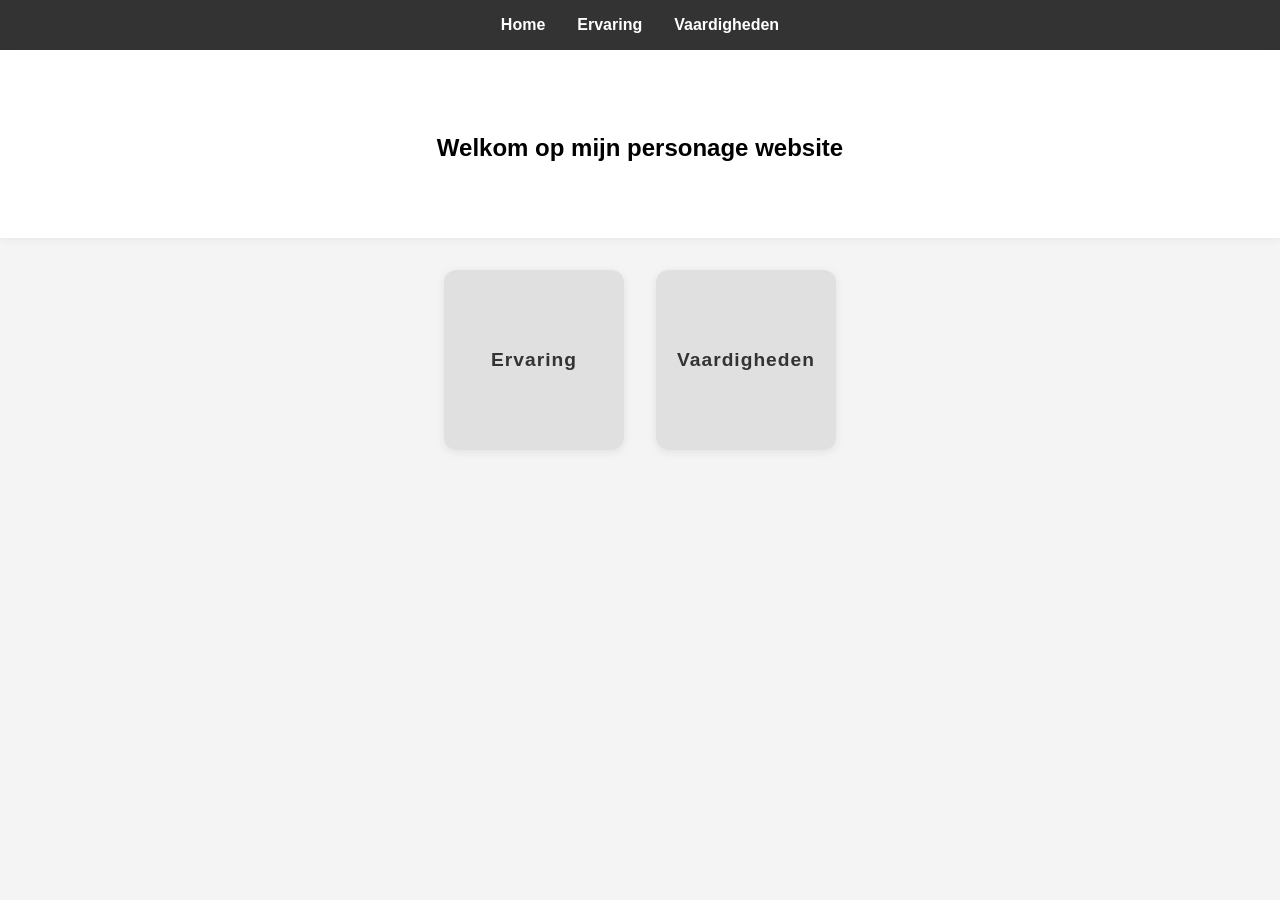
==== index.html @ 60ff0a1c "first commit" ====
<!doctype html>
<html lang="nl">
  <head>
    <meta charset="UTF-8" />
    <meta name="viewport" content="width=device-width, initial-scale=1.0" />
    <title>Mijn Personage Website</title>
    <link rel="stylesheet" href="style.css" />
  </head>
  <body>
    <nav>
      <ul>
        <li><a href="#">Home</a></li>
        <li><a href="#">Ervaring</a></li>
        <li><a href="#">Vaardigheden</a></li>
      </ul>
    </nav>
    <section class="hero">
      <h1>Welkom op mijn personage website</h1>
    </section>
    <section class="grid-section">
      <div class="grid-container">
        <a href="#" class="grid-item ervaring">
          <div class="img-placeholder">Ervaring</div>
        </a>
        <a href="#" class="grid-item vaardigheden">
          <div class="img-placeholder">Vaardigheden</div>
        </a>
      </div>
    </section>
  </body>
</html>
---- style.css ----
.grid-section {
  display: flex;
  justify-content: center;
  align-items: center;
  margin: 2em 0;
}

.grid-container {
  display: grid;
  grid-template-columns: repeat(2, 180px);
  gap: 2em;
}

.grid-item {
  display: flex;
  align-items: center;
  justify-content: center;
  width: 180px;
  height: 180px;
  background: #fff;
  border-radius: 12px;
  box-shadow: 0 2px 8px rgba(0, 0, 0, 0.08);
  text-decoration: none;
  transition:
    transform 0.2s,
    box-shadow 0.2s;
  overflow: hidden;
}
.grid-item:hover {
  transform: translateY(-6px) scale(1.04);
  box-shadow: 0 6px 18px rgba(0, 0, 0, 0.13);
}
.img-placeholder {
  width: 100%;
  height: 100%;
  display: flex;
  align-items: center;
  justify-content: center;
  font-size: 1.2em;
  color: #333;
  background: #e0e0e0;
  font-weight: bold;
  letter-spacing: 1px;
}
body {
  font-family: Arial, sans-serif;
  margin: 0;
  padding: 0;
  background: #f4f4f4;
}
nav {
  background: #333;
  color: #fff;
  padding: 1em 0;
}
nav ul {
  list-style: none;
  margin: 0;
  padding: 0;
  display: flex;
  justify-content: center;
}
nav ul li {
  margin: 0 1em;
}
nav ul li a {
  color: #fff;
  text-decoration: none;
  font-weight: bold;
}
.hero {
  background: #fff;
  padding: 4em 2em;
  text-align: center;
  box-shadow: 0 2px 8px rgba(0, 0, 0, 0.05);
}
.hero h1 {
  margin-bottom: 0.5em;
}
.hero p {
  color: #555;
}
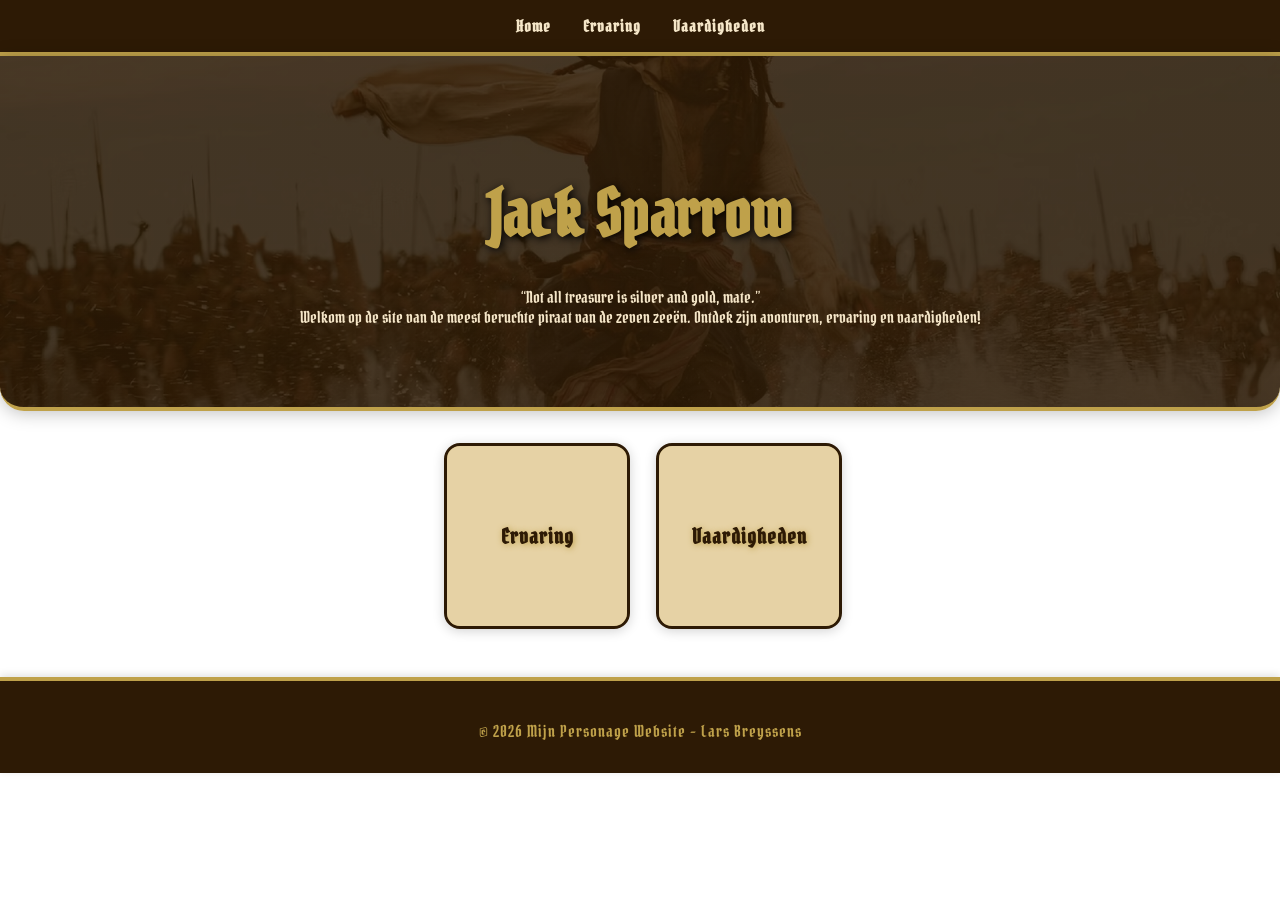
==== commit ad96ba57: "kleuren, fotos, fonts" ====
--- a/index.html
+++ b/index.html
@@ -3,7 +3,7 @@
   <head>
     <meta charset="UTF-8" />
     <meta name="viewport" content="width=device-width, initial-scale=1.0" />
-    <title>Mijn Personage Website</title>
+    <title>Mijn Personage Website - Jack Sparrow</title>
     <link rel="stylesheet" href="style.css" />
   </head>
   <body>
@@ -14,9 +14,16 @@
         <li><a href="#">Vaardigheden</a></li>
       </ul>
     </nav>
+
     <section class="hero">
-      <h1>Welkom op mijn personage website</h1>
+      <h1>Jack Sparrow</h1>
+      <p>
+        “Not all treasure is silver and gold, mate.”<br />
+        Welkom op de site van de meest beruchte piraat van de zeven zeeën.
+        Ontdek zijn avonturen, ervaring en vaardigheden!
+      </p>
     </section>
+
     <section class="grid-section">
       <div class="grid-container">
         <a href="#" class="grid-item ervaring">
@@ -27,5 +34,9 @@
         </a>
       </div>
     </section>
+
+    <footer>
+      <p>&copy; 2026 Mijn Personage Website - Lars Breyssens</p>
+    </footer>
   </body>
 </html>
--- a/style.css
+++ b/style.css
@@ -1,3 +1,4 @@
+@import url("https://fonts.googleapis.com/css2?family=Pirata+One&display=swap");
 .grid-section {
   display: flex;
   justify-content: center;
@@ -17,18 +18,33 @@
   justify-content: center;
   width: 180px;
   height: 180px;
-  background: #fff;
-  border-radius: 12px;
-  box-shadow: 0 2px 8px rgba(0, 0, 0, 0.08);
+  background: rgba(191, 161, 74, 0.95);
+  border-radius: 16px;
+  box-shadow: 0 2px 12px rgba(0, 0, 0, 0.18);
   text-decoration: none;
   transition:
     transform 0.2s,
-    box-shadow 0.2s;
+    box-shadow 0.2s,
+    background 0.2s;
   overflow: hidden;
+  border: 3px solid #2d1a05;
 }
 .grid-item:hover {
-  transform: translateY(-6px) scale(1.04);
-  box-shadow: 0 6px 18px rgba(0, 0, 0, 0.13);
+  transform: translateY(-10px) scale(1.08) rotate(-2deg);
+  box-shadow: 0 10px 32px #000;
+  background: linear-gradient(135deg, #bfa14a 60%, #2d1a05 100%);
+}
+
+footer {
+  background: #2d1a05;
+  color: #bfa14a;
+  text-align: center;
+  padding: 1.5em 0 1em 0;
+  margin-top: 3em;
+  font-size: 1em;
+  letter-spacing: 1px;
+  box-shadow: 0 -2px 8px rgba(0, 0, 0, 0.12);
+  border-top: 4px solid #bfa14a;
 }
 .img-placeholder {
   width: 100%;
@@ -36,22 +52,26 @@
   display: flex;
   align-items: center;
   justify-content: center;
-  font-size: 1.2em;
-  color: #333;
-  background: #e0e0e0;
+  font-size: 1.3em;
+  color: #2d1a05;
+  background: rgba(245, 230, 200, 0.7);
   font-weight: bold;
   letter-spacing: 1px;
+  font-family: "Pirata One", "Arial", cursive, sans-serif;
+  text-shadow: 1px 1px 6px #bfa14a;
 }
 body {
-  font-family: Arial, sans-serif;
+  font-family: "Pirata One", "Arial", cursive, sans-serif;
   margin: 0;
   padding: 0;
-  background: #f4f4f4;
+  background-size: cover;
+  color: #f5e6c8;
 }
 nav {
-  background: #333;
-  color: #fff;
+  background: #2d1a05;
+  color: #f5e6c8;
   padding: 1em 0;
+  border-bottom: 4px solid #bfa14a;
 }
 nav ul {
   list-style: none;
@@ -64,19 +84,37 @@
   margin: 0 1em;
 }
 nav ul li a {
-  color: #fff;
+  color: #f5e6c8;
   text-decoration: none;
   font-weight: bold;
+  letter-spacing: 1px;
+  transition: color 0.2s;
+}
+nav ul li a:hover {
+  color: #bfa14a;
 }
 .hero {
-  background: #fff;
+  background: rgba(45, 26, 5, 0.65);
   padding: 4em 2em;
   text-align: center;
-  box-shadow: 0 2px 8px rgba(0, 0, 0, 0.05);
+  box-shadow: 0 2px 18px rgba(0, 0, 0, 0.25);
+  border-radius: 0 0 24px 24px;
+  border-bottom: 4px solid #bfa14a;
 }
 .hero h1 {
   margin-bottom: 0.5em;
+  font-family: "Pirata One", "Arial", cursive, sans-serif;
+  font-size: 4em;
+  color: #bfa14a;
+  text-shadow: 2px 2px 8px #000;
 }
-.hero p {
-  color: #555;
+.hero {
+  background:
+    linear-gradient(rgba(45, 26, 5, 0.85), rgba(45, 26, 5, 0.85)),
+    url("images/Main.avif") center/cover no-repeat;
+  padding: 4em 2em;
+  text-align: center;
+  box-shadow: 0 2px 18px rgba(0, 0, 0, 0.25);
+  border-radius: 0 0 24px 24px;
+  border-bottom: 4px solid #bfa14a;
 }
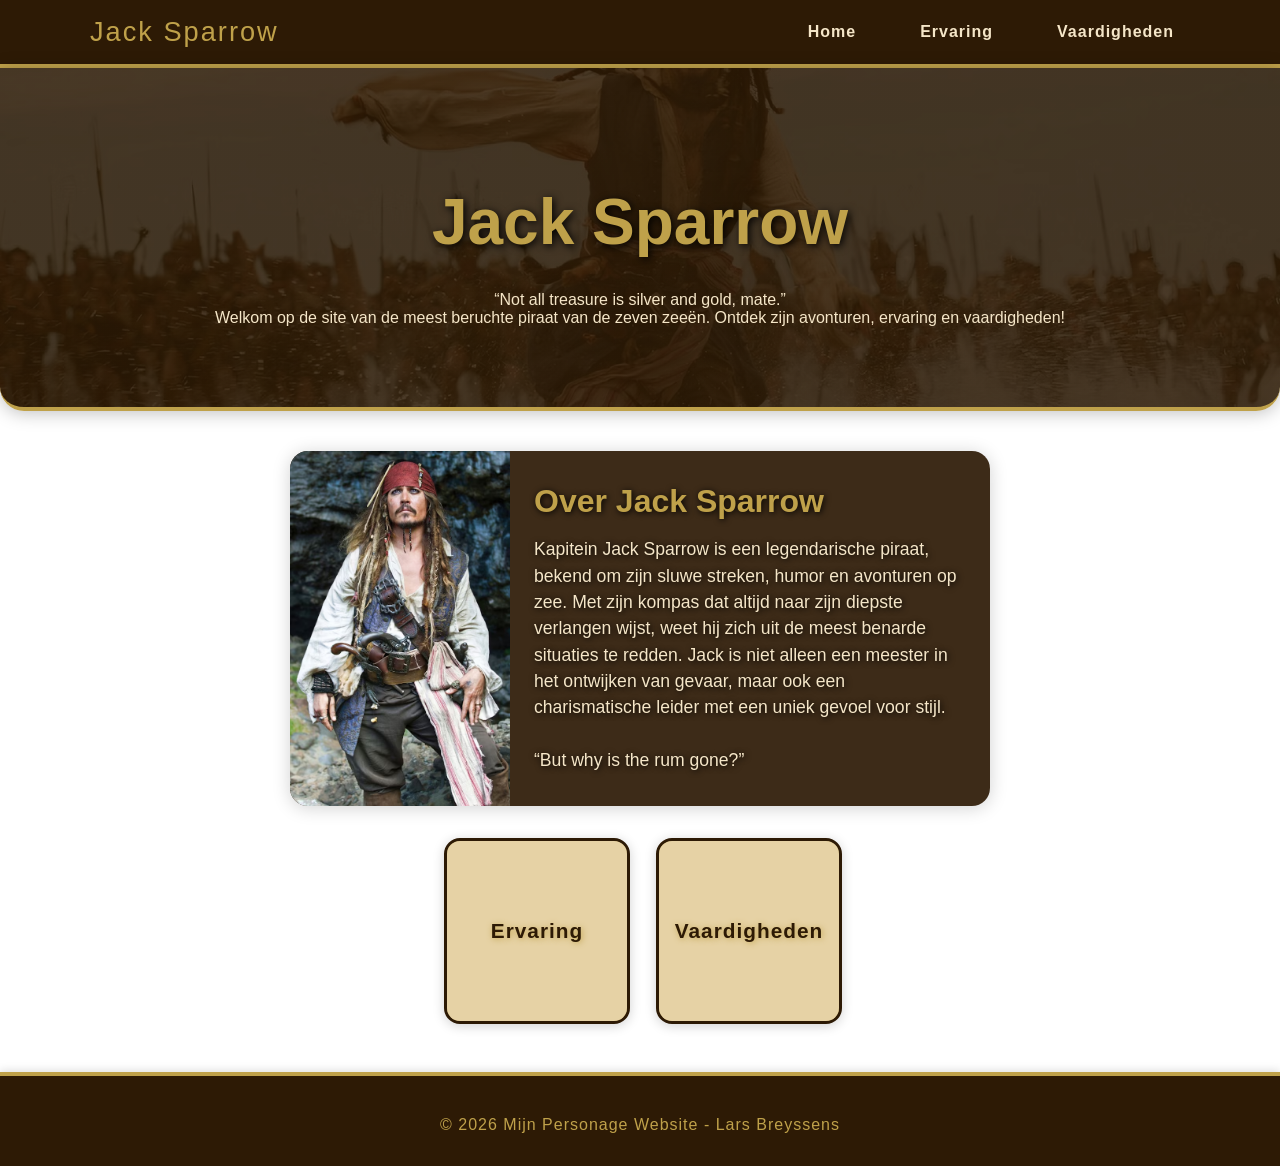
==== commit 1367ce21: "About" ====
--- a/index.html
+++ b/index.html
@@ -8,12 +8,29 @@
   </head>
   <body>
     <nav>
-      <ul>
-        <li><a href="#">Home</a></li>
-        <li><a href="#">Ervaring</a></li>
-        <li><a href="#">Vaardigheden</a></li>
-      </ul>
+      <div class="nav-container">
+        <div class="nav-logo">Jack Sparrow</div>
+        <button class="nav-toggle" aria-label="Menu" aria-expanded="false">
+          <span class="bar"></span>
+          <span class="bar"></span>
+          <span class="bar"></span>
+        </button>
+        <ul class="nav-links">
+          <li><a href="#">Home</a></li>
+          <li><a href="#">Ervaring</a></li>
+          <li><a href="#">Vaardigheden</a></li>
+        </ul>
+      </div>
     </nav>
+    <script>
+      const navToggle = document.querySelector(".nav-toggle");
+      const navLinks = document.querySelector(".nav-links");
+      navToggle.addEventListener("click", function () {
+        const expanded = navToggle.getAttribute("aria-expanded") === "true";
+        navToggle.setAttribute("aria-expanded", !expanded);
+        navLinks.classList.toggle("nav-open");
+      });
+    </script>
 
     <section class="hero">
       <h1>Jack Sparrow</h1>
@@ -22,6 +39,26 @@
         Welkom op de site van de meest beruchte piraat van de zeven zeeën.
         Ontdek zijn avonturen, ervaring en vaardigheden!
       </p>
+    </section>
+
+    <section class="about-section">
+      <div class="about-container">
+        <div class="about-img">
+          <img src="images/jack.avif" alt="Jack Sparrow" />
+        </div>
+        <div class="about-text">
+          <h2>Over Jack Sparrow</h2>
+          <p>
+            Kapitein Jack Sparrow is een legendarische piraat, bekend om zijn
+            sluwe streken, humor en avonturen op zee. Met zijn kompas dat altijd
+            naar zijn diepste verlangen wijst, weet hij zich uit de meest
+            benarde situaties te redden. Jack is niet alleen een meester in het
+            ontwijken van gevaar, maar ook een charismatische leider met een
+            uniek gevoel voor stijl.<br /><br />
+            “But why is the rum gone?”
+          </p>
+        </div>
+      </div>
     </section>
 
     <section class="grid-section">
--- a/style.css
+++ b/style.css
@@ -1,3 +1,156 @@
+.nav-container {
+  display: flex;
+  align-items: center;
+  justify-content: space-between;
+  max-width: 1100px;
+  margin: 0 auto;
+  padding: 0 1em;
+}
+.nav-logo {
+  font-family: "Pirata One", "Arial", cursive, sans-serif;
+  font-size: 1.7em;
+  color: #bfa14a;
+  letter-spacing: 2px;
+}
+.nav-toggle {
+  display: none;
+  flex-direction: column;
+  justify-content: center;
+  width: 40px;
+  height: 40px;
+  background: none;
+  border: none;
+  cursor: pointer;
+  z-index: 20;
+}
+.nav-toggle .bar {
+  width: 28px;
+  height: 4px;
+  background: #bfa14a;
+  margin: 4px 0;
+  border-radius: 2px;
+  transition: 0.3s;
+}
+.nav-links {
+  display: flex;
+  gap: 2em;
+  list-style: none;
+  margin: 0;
+  padding: 0;
+}
+@media (max-width: 800px) {
+  .nav-toggle {
+    display: flex;
+  }
+  .nav-links {
+    position: absolute;
+    top: 64px;
+    right: 0;
+    background: #2d1a05;
+    flex-direction: column;
+    width: 180px;
+    gap: 0;
+    box-shadow: -2px 4px 16px rgba(0, 0, 0, 0.18);
+    transform: translateX(100%);
+    transition: transform 0.3s;
+    z-index: 10;
+    border-radius: 0 0 0 18px;
+    overflow: hidden;
+  }
+  .nav-links li {
+    border-bottom: 1px solid #bfa14a33;
+  }
+  .nav-links li:last-child {
+    border-bottom: none;
+  }
+  .nav-links.nav-open {
+    transform: translateX(0);
+  }
+  .nav-container {
+    position: relative;
+  }
+}
+@media (max-width: 700px) {
+  .about-container {
+    flex-direction: column;
+    max-width: 95vw;
+  }
+  .about-img {
+    max-width: 100%;
+    min-width: 100px;
+    height: 180px;
+  }
+  .hero h1 {
+    font-size: 2.2em;
+  }
+  .grid-container {
+    grid-template-columns: 1fr;
+    gap: 1.2em;
+  }
+}
+
+.about-section {
+  display: flex;
+  justify-content: center;
+  align-items: center;
+  margin: 2.5em 0 2em 0;
+}
+.about-container {
+  display: flex;
+  background: rgba(45, 26, 5, 0.92);
+  border-radius: 18px;
+  box-shadow: 0 2px 18px rgba(0, 0, 0, 0.18);
+  overflow: hidden;
+  max-width: 700px;
+  width: 100%;
+}
+.about-img {
+  flex: 1 1 180px;
+  min-width: 160px;
+  max-width: 220px;
+  display: flex;
+  align-items: stretch;
+  background: #bfa14a;
+}
+.about-img img {
+  width: 100%;
+  height: 100%;
+  object-fit: cover;
+  display: block;
+}
+.about-text {
+  flex: 2 1 320px;
+  padding: 2em 1.5em;
+  color: #f5e6c8;
+  font-family: "Pirata One", "Arial", cursive, sans-serif;
+  display: flex;
+  flex-direction: column;
+  justify-content: center;
+}
+.about-text h2 {
+  margin-top: 0;
+  color: #bfa14a;
+  font-size: 2em;
+  margin-bottom: 0.5em;
+  text-shadow: 1px 1px 6px #000;
+}
+.about-text p {
+  margin: 0;
+  font-size: 1.1em;
+  line-height: 1.5;
+  text-shadow: 1px 1px 6px #000;
+}
+@media (max-width: 700px) {
+  .about-container {
+    flex-direction: column;
+    max-width: 95vw;
+  }
+  .about-img {
+    max-width: 100%;
+    min-width: 100px;
+    height: 180px;
+  }
+}
 @import url("https://fonts.googleapis.com/css2?family=Pirata+One&display=swap");
 .grid-section {
   display: flex;
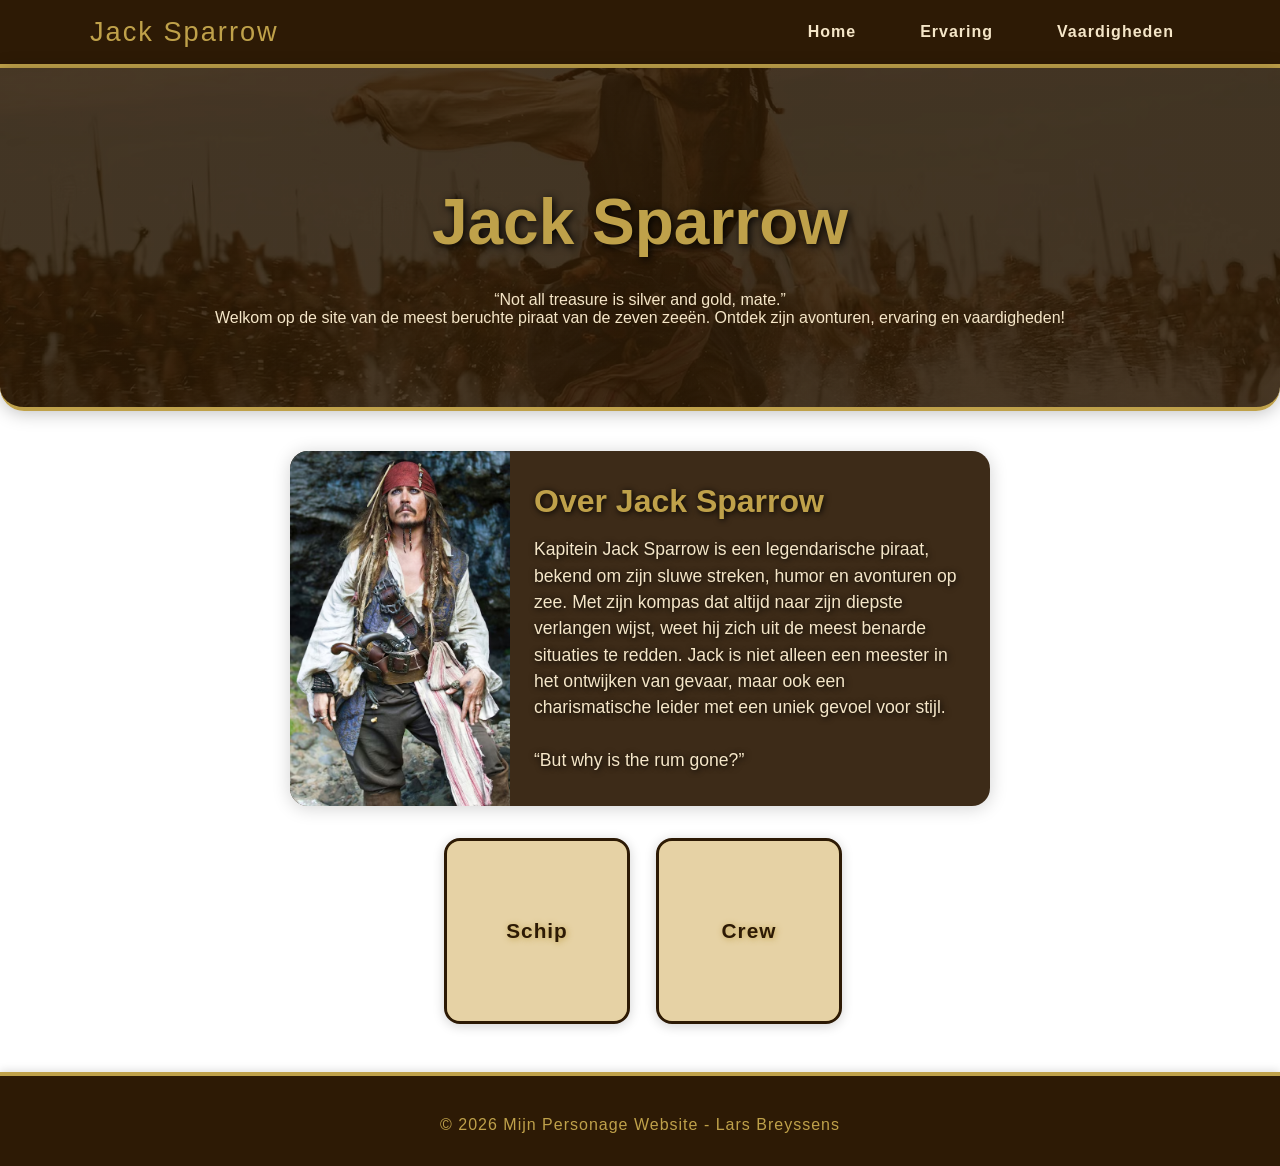
==== commit adce71e3: "Sites" ====
--- a/index.html
+++ b/index.html
@@ -63,11 +63,11 @@
 
     <section class="grid-section">
       <div class="grid-container">
-        <a href="#" class="grid-item ervaring">
-          <div class="img-placeholder">Ervaring</div>
+        <a href="schip.html" class="grid-item schip">
+          <div class="img-placeholder">Schip</div>
         </a>
-        <a href="#" class="grid-item vaardigheden">
-          <div class="img-placeholder">Vaardigheden</div>
+        <a href="crew.html" class="grid-item crew">
+          <div class="img-placeholder">Crew</div>
         </a>
       </div>
     </section>
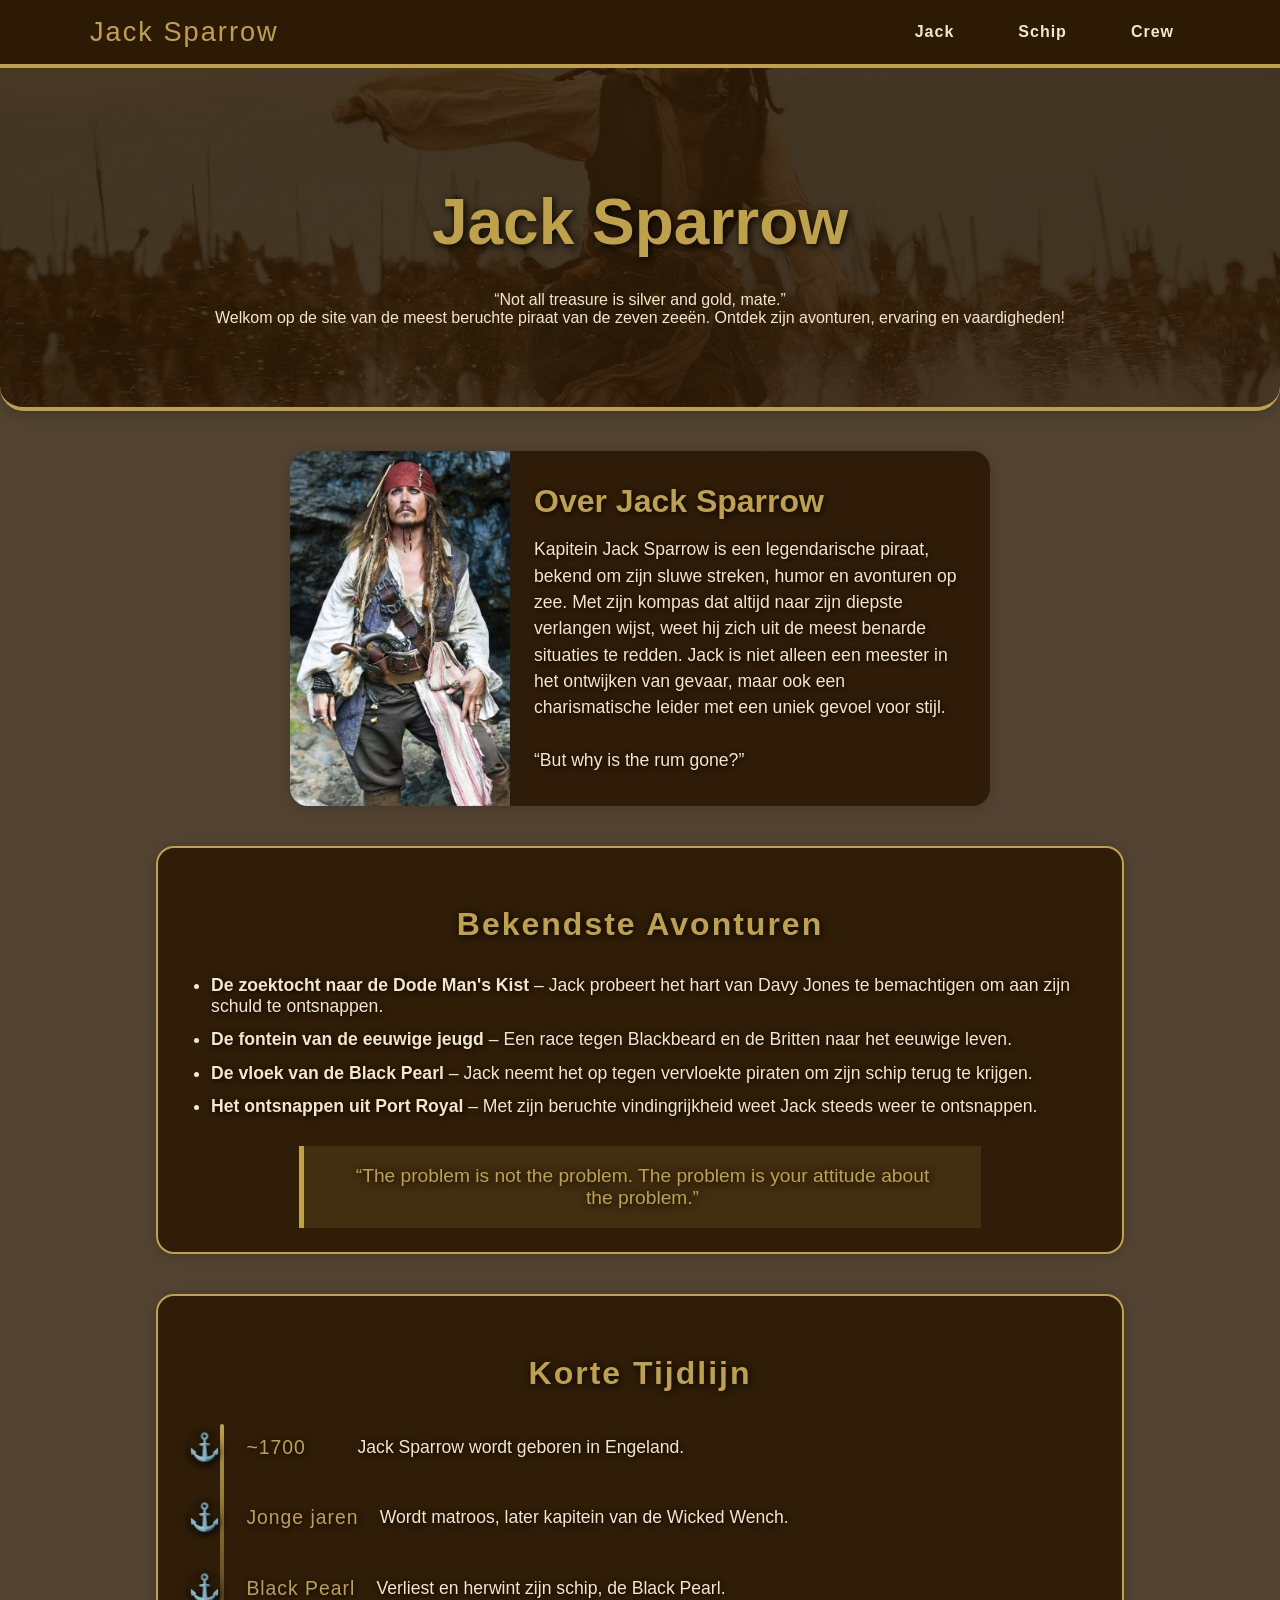
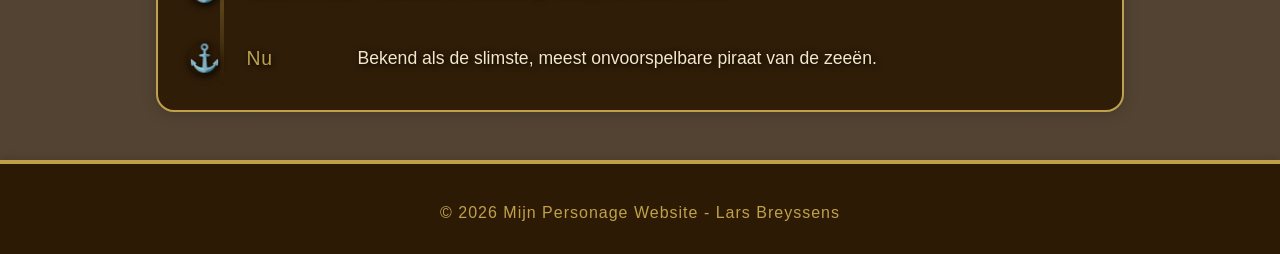
==== commit 55299c36: "Final" ====
--- a/index.html
+++ b/index.html
@@ -16,9 +16,9 @@
           <span class="bar"></span>
         </button>
         <ul class="nav-links">
-          <li><a href="#">Home</a></li>
-          <li><a href="#">Ervaring</a></li>
-          <li><a href="#">Vaardigheden</a></li>
+          <li><a href="index.html">Jack</a></li>
+          <li><a href="schip.html">Schip</a></li>
+          <li><a href="crew.html">Crew</a></li>
         </ul>
       </div>
     </nav>
@@ -61,14 +61,61 @@
       </div>
     </section>
 
-    <section class="grid-section">
-      <div class="grid-container">
-        <a href="schip.html" class="grid-item schip">
-          <div class="img-placeholder">Schip</div>
-        </a>
-        <a href="crew.html" class="grid-item crew">
-          <div class="img-placeholder">Crew</div>
-        </a>
+    <section class="adventure-section">
+      <h2 class="adventure-title">Bekendste Avonturen</h2>
+      <ul class="adventure-list">
+        <li>
+          <strong>De zoektocht naar de Dode Man's Kist</strong> – Jack probeert
+          het hart van Davy Jones te bemachtigen om aan zijn schuld te
+          ontsnappen.
+        </li>
+        <li>
+          <strong>De fontein van de eeuwige jeugd</strong> – Een race tegen
+          Blackbeard en de Britten naar het eeuwige leven.
+        </li>
+        <li>
+          <strong>De vloek van de Black Pearl</strong> – Jack neemt het op tegen
+          vervloekte piraten om zijn schip terug te krijgen.
+        </li>
+        <li>
+          <strong>Het ontsnappen uit Port Royal</strong> – Met zijn beruchte
+          vindingrijkheid weet Jack steeds weer te ontsnappen.
+        </li>
+      </ul>
+      <blockquote class="jack-quote">
+        “The problem is not the problem. The problem is your attitude about the
+        problem.”
+      </blockquote>
+    </section>
+
+    <section class="timeline-section">
+      <h2 class="timeline-title">Korte Tijdlijn</h2>
+      <div class="timeline">
+        <div class="timeline-item">
+          <span class="timeline-year">~1700</span>
+          <span class="timeline-desc"
+            >Jack Sparrow wordt geboren in Engeland.</span
+          >
+        </div>
+        <div class="timeline-item">
+          <span class="timeline-year">Jonge jaren</span>
+          <span class="timeline-desc"
+            >Wordt matroos, later kapitein van de Wicked Wench.</span
+          >
+        </div>
+        <div class="timeline-item">
+          <span class="timeline-year">Black Pearl</span>
+          <span class="timeline-desc"
+            >Verliest en herwint zijn schip, de Black Pearl.</span
+          >
+        </div>
+        <div class="timeline-item">
+          <span class="timeline-year">Nu</span>
+          <span class="timeline-desc"
+            >Bekend als de slimste, meest onvoorspelbare piraat van de
+            zeeën.</span
+          >
+        </div>
       </div>
     </section>
 
--- a/style.css
+++ b/style.css
@@ -1,3 +1,326 @@
+.timeline-section {
+  position: relative;
+}
+.timeline {
+  display: flex;
+  flex-direction: column;
+  gap: 2.2em;
+  position: relative;
+  margin-left: 30px;
+}
+.timeline::before {
+  content: '';
+  position: absolute;
+  left: 0;
+  top: 0;
+  width: 4px;
+  height: 100%;
+  background: linear-gradient(to bottom, #bfa14a 0%, #2d1a05 100%);
+  border-radius: 2px;
+}
+.timeline-item {
+  display: flex;
+  align-items: flex-start;
+  gap: 1.2em;
+  color: #f5e6c8;
+  font-size: 1.1em;
+  text-shadow: 1px 1px 6px #000;
+  position: relative;
+  transition: background 0.18s, box-shadow 0.18s;
+  border-radius: 10px;
+  padding: 0.7em 1em 0.7em 1.5em;
+  margin-bottom: 0.2em;
+  cursor: pointer;
+}
+.timeline-item::before {
+  content: '\2693';
+  font-size: 1.5em;
+  color: #bfa14a;
+  position: absolute;
+  left: -32px;
+  top: 50%;
+  transform: translateY(-50%);
+  background: #2d1a05;
+  border-radius: 50%;
+  width: 32px;
+  height: 32px;
+  display: flex;
+  align-items: center;
+  justify-content: center;
+  box-shadow: 0 2px 8px #0007;
+}
+.timeline-item:hover {
+  background: rgba(191,161,74,0.13);
+  box-shadow: 0 2px 16px #bfa14a55;
+  color: #bfa14a;
+}
+.timeline-item:hover .timeline-year {
+  color: #fff;
+}
+.timeline-year {
+  min-width: 90px;
+  color: #bfa14a;
+  font-family: 'Pirata One', 'Arial', cursive, sans-serif;
+  font-size: 1.1em;
+  letter-spacing: 1px;
+  transition: color 0.18s;
+}
+.timeline-desc {
+  flex: 1;
+  transition: color 0.18s;
+}
+@media (max-width: 700px) {
+  .timeline {
+    margin-left: 18px;
+    gap: 1.2em;
+  }
+  .timeline-item::before {
+    left: -20px;
+    width: 22px;
+    height: 22px;
+    font-size: 1em;
+  }
+  .timeline-year {
+    min-width: 60px;
+    font-size: 1em;
+  }
+}
+/* Homepage extra content */
+.adventure-section {
+  max-width: 900px;
+  margin: 2.5em auto 2em auto;
+  background: rgba(45, 26, 5, 0.93);
+  border-radius: 18px;
+  box-shadow: 0 2px 16px rgba(0, 0, 0, 0.18);
+  padding: 2em 2em 1.5em 2em;
+  border: 2px solid #bfa14a;
+}
+.adventure-title {
+  color: #bfa14a;
+  font-family: "Pirata One", "Arial", cursive, sans-serif;
+  font-size: 2em;
+  margin-bottom: 1em;
+  text-align: center;
+  letter-spacing: 2px;
+  text-shadow: 1px 1px 8px #000;
+}
+.adventure-list {
+  color: #f5e6c8;
+  font-size: 1.1em;
+  margin-bottom: 1.5em;
+  padding-left: 1.2em;
+}
+.adventure-list li {
+  margin-bottom: 0.7em;
+  text-shadow: 1px 1px 6px #000;
+}
+.jack-quote {
+  display: block;
+  margin: 1.5em auto 0 auto;
+  padding: 1em 2em;
+  background: rgba(191, 161, 74, 0.13);
+  border-left: 5px solid #bfa14a;
+  color: #bfa14a;
+  font-family: "Pirata One", "Arial", cursive, sans-serif;
+  font-size: 1.2em;
+  text-align: center;
+  max-width: 600px;
+  text-shadow: 1px 1px 8px #000;
+}
+.timeline-section {
+  max-width: 900px;
+  margin: 2.5em auto 2em auto;
+  background: rgba(45, 26, 5, 0.93);
+  border-radius: 18px;
+  box-shadow: 0 2px 16px rgba(0, 0, 0, 0.18);
+  padding: 2em 2em 1.5em 2em;
+  border: 2px solid #bfa14a;
+}
+.timeline-title {
+  color: #bfa14a;
+  font-family: "Pirata One", "Arial", cursive, sans-serif;
+  font-size: 2em;
+  margin-bottom: 1em;
+  text-align: center;
+  letter-spacing: 2px;
+  text-shadow: 1px 1px 8px #000;
+}
+.timeline {
+  display: flex;
+  flex-direction: column;
+  gap: 1.2em;
+}
+.timeline-item {
+  display: flex;
+  align-items: center;
+  gap: 1.2em;
+  color: #f5e6c8;
+  font-size: 1.1em;
+  text-shadow: 1px 1px 6px #000;
+}
+.timeline-year {
+  min-width: 90px;
+  color: #bfa14a;
+  font-family: "Pirata One", "Arial", cursive, sans-serif;
+  font-size: 1.1em;
+  letter-spacing: 1px;
+}
+.timeline-desc {
+  flex: 1;
+}
+@media (max-width: 700px) {
+  .adventure-section,
+  .timeline-section {
+    padding: 1.2em 0.7em 1em 0.7em;
+  }
+  .adventure-title,
+  .timeline-title {
+    font-size: 1.3em;
+  }
+  .timeline-year {
+    min-width: 60px;
+    font-size: 1em;
+  }
+}
+/* Black Pearl background for schip.html */
+body {
+  background:
+    linear-gradient(rgba(45, 26, 5, 0.82), rgba(45, 26, 5, 0.82)),
+    url("https://static.wikia.nocookie.net/pirates/images/7/7e/BlackPearl-POTC5.png")
+      center center/cover no-repeat;
+}
+/* Black Pearl Info Sections */
+.ship-details-section,
+.ship-history-section,
+.ship-facts-section {
+  max-width: 900px;
+  margin: 2.5em auto 2em auto;
+  background: rgba(45, 26, 5, 0.93);
+  border-radius: 18px;
+  box-shadow: 0 2px 16px rgba(0, 0, 0, 0.18);
+  padding: 2em 2em 1.5em 2em;
+  border: 2px solid #bfa14a;
+}
+.ship-details-title {
+  color: #bfa14a;
+  font-family: "Pirata One", "Arial", cursive, sans-serif;
+  font-size: 2em;
+  margin-bottom: 1em;
+  text-align: center;
+  letter-spacing: 2px;
+  text-shadow: 1px 1px 8px #000;
+}
+.ship-details-list,
+.ship-facts-list {
+  list-style: none;
+  padding: 0;
+  margin: 0;
+}
+.ship-details-list li,
+.ship-facts-list li {
+  font-size: 1.1em;
+  color: #f5e6c8;
+  margin-bottom: 0.7em;
+  padding-left: 0.5em;
+  text-shadow: 1px 1px 6px #000;
+}
+.ship-details-list li strong {
+  color: #bfa14a;
+}
+.ship-history-text {
+  color: #f5e6c8;
+  font-size: 1.1em;
+  line-height: 1.6;
+  text-shadow: 1px 1px 6px #000;
+  margin: 0;
+}
+@media (max-width: 700px) {
+  .ship-details-section,
+  .ship-history-section,
+  .ship-facts-section {
+    padding: 1.2em 0.7em 1em 0.7em;
+  }
+  .ship-details-title {
+    font-size: 1.3em;
+  }
+}
+/* Crew List Section */
+.crew-list-section {
+  max-width: 1200px;
+  margin: 3em auto 2em auto;
+  padding: 0 1em;
+}
+.crew-list-title {
+  color: #bfa14a;
+  font-family: "Pirata One", "Arial", cursive, sans-serif;
+  font-size: 2.2em;
+  margin-bottom: 1.2em;
+  text-align: center;
+  letter-spacing: 2px;
+  text-shadow: 1px 1px 8px #000;
+}
+.crew-list {
+  display: grid;
+  grid-template-columns: repeat(auto-fit, minmax(240px, 1fr));
+  gap: 2em;
+}
+.crew-member {
+  background: rgba(45, 26, 5, 0.93);
+  border-radius: 18px;
+  box-shadow: 0 2px 16px rgba(0, 0, 0, 0.18);
+  overflow: hidden;
+  display: flex;
+  flex-direction: column;
+  align-items: center;
+  border: 2px solid #bfa14a;
+  transition:
+    transform 0.18s,
+    box-shadow 0.18s;
+}
+.crew-member:hover {
+  transform: translateY(-6px) scale(1.03);
+  box-shadow: 0 8px 32px #000a;
+  background: rgba(80, 50, 10, 0.97);
+  transition:
+    background 0.18s,
+    transform 0.18s,
+    box-shadow 0.18s;
+}
+.crew-member img {
+  width: 100%;
+  height: 260px;
+  object-fit: cover;
+  border-bottom: 2px solid #bfa14a;
+  background: #bfa14a;
+}
+.crew-info {
+  padding: 1.2em 1em 1.5em 1em;
+  color: #f5e6c8;
+  text-align: center;
+}
+.crew-info h3 {
+  margin: 0.2em 0 0.5em 0;
+  color: #bfa14a;
+  font-family: "Pirata One", "Arial", cursive, sans-serif;
+  font-size: 1.3em;
+  letter-spacing: 1px;
+  text-shadow: 1px 1px 6px #000;
+}
+.crew-info p {
+  margin: 0;
+  font-size: 1em;
+  line-height: 1.5;
+  text-shadow: 1px 1px 6px #000;
+}
+@media (max-width: 700px) {
+  .crew-list {
+    grid-template-columns: 1fr;
+    gap: 1.2em;
+  }
+  .crew-member img {
+    height: 180px;
+  }
+}
 .nav-container {
   display: flex;
   align-items: center;
@@ -225,6 +548,9 @@
   color: #f5e6c8;
   padding: 1em 0;
   border-bottom: 4px solid #bfa14a;
+  position: sticky;
+  top: 0;
+  z-index: 100;
 }
 nav ul {
   list-style: none;
